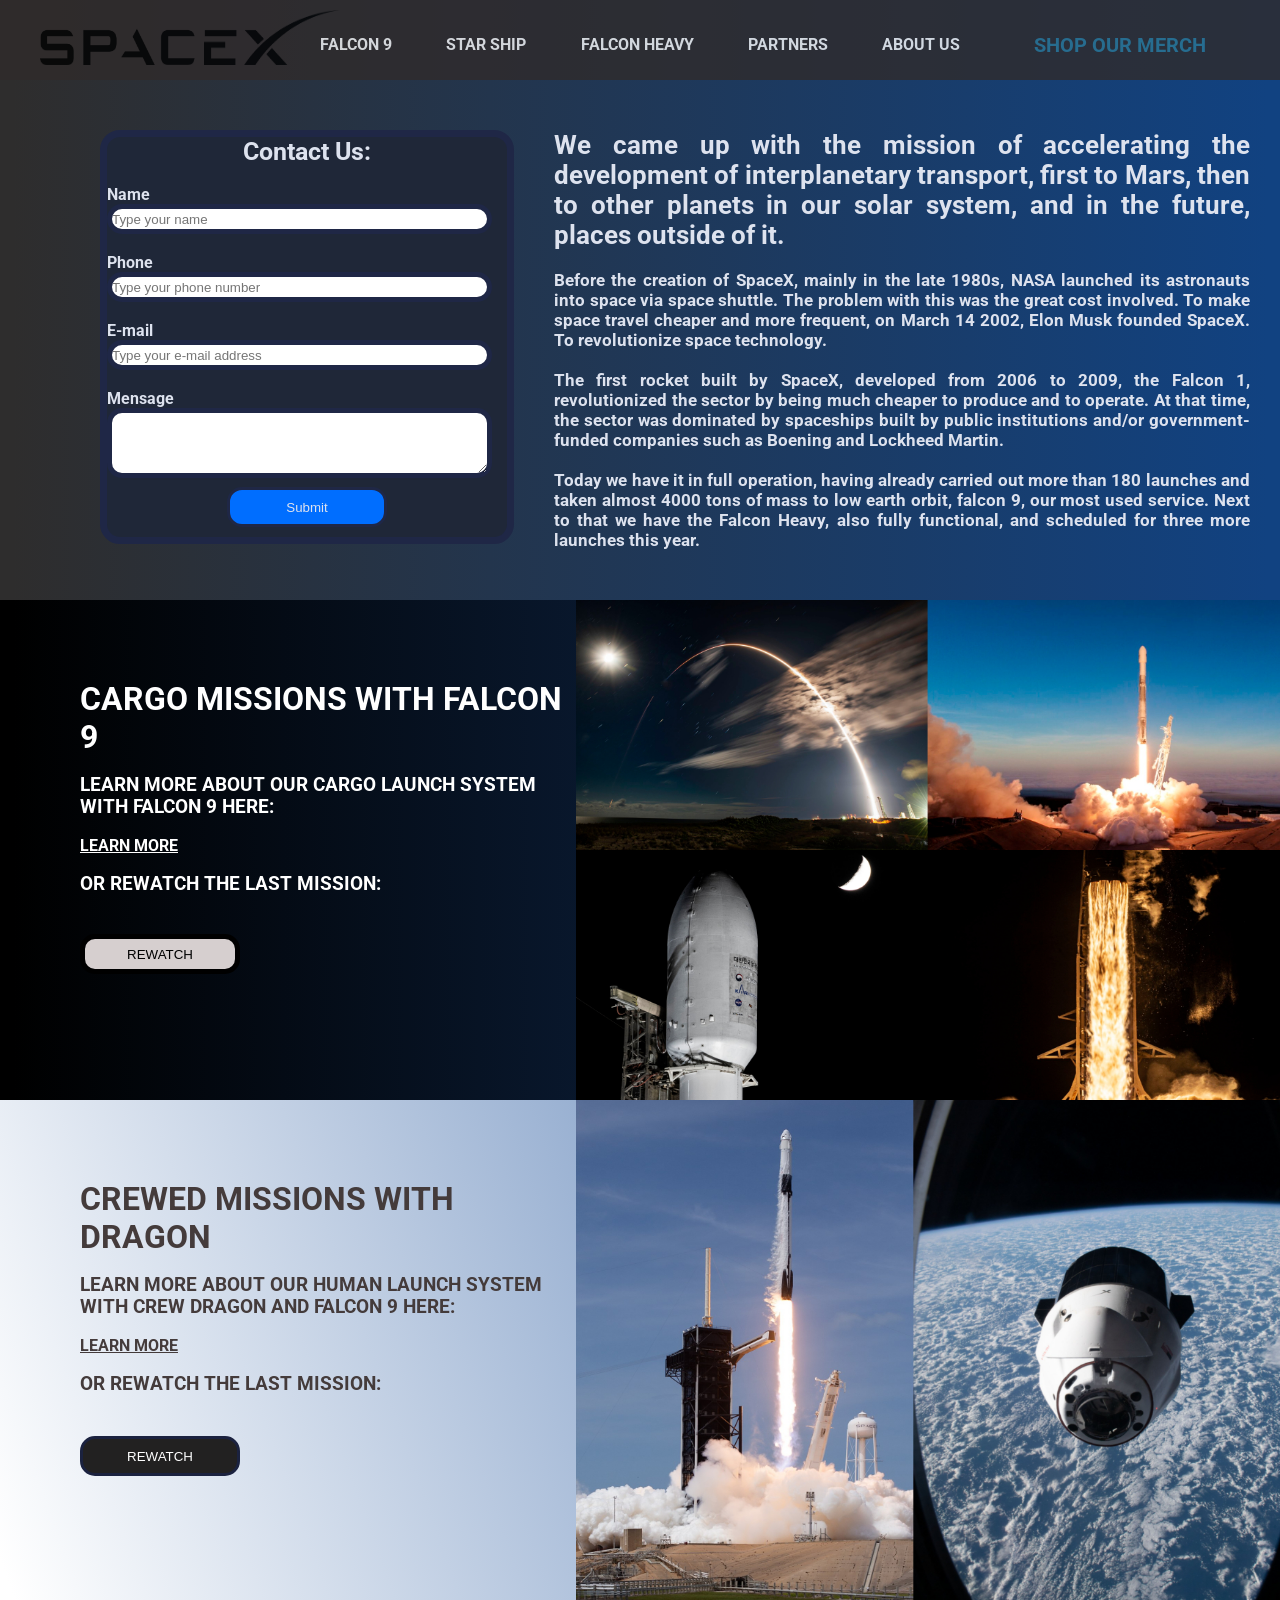
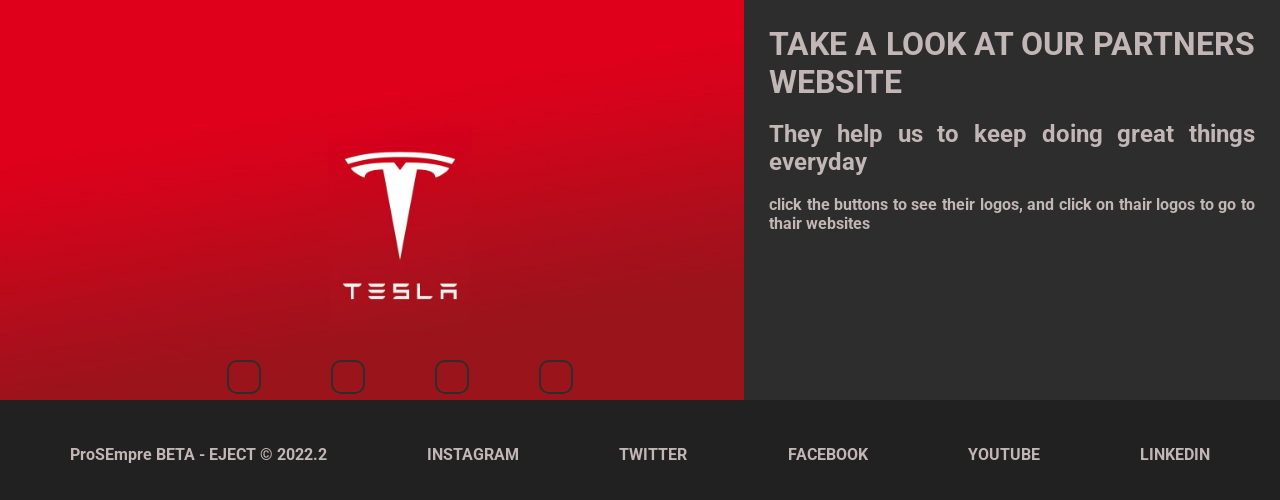
==== index.html @ a4554119 "Segundo commit" ====
<!DOCTYPE html>
<html lang="pt-br">

<head>
    <meta charset="UTF-8">
    <meta http-equiv="X-UA-Compatible" content="IE=edge">
    <meta name="viewport" content="width=device-width, initial-scale=1.0">
    <link rel="stylesheet" type="text/css" href="/css/style.css">
    <link rel="preconnect" href="https://fonts.googleapis.com">
    <link rel="preconnect" href="https://fonts.gstatic.com" crossorigin>
    <link href="https://fonts.googleapis.com/css2?family=Roboto&display=swap" rel="stylesheet">
    <title>SpaceX</title>
    <link rel="icon" href="/img/spacex-logo-mini.jpg" />
</head>

<body>
    <header>
        <div class="logo-nav">
            <img src="/img/spacex-logo.png" alt="Logo SpaceX" srcset="">
        </div>
        <nav class="nav-bar">
            <ul>
                <li><a href="#">FALCON 9</a></li>
                <li><a href="#">STAR SHIP</a></li>
                <li><a href="#">FALCON HEAVY</a></li>
                <li><a href="#">PARTNERS</a></li>
                <li><a href="#">ABOUT US</a></li>
            </ul>
        </nav>
        <div class="shop">
            <a href="#">SHOP OUR MERCH</a>
        </div>
    </header>
    <!-- Inicio do site -->
    <div class="div1">
        <div class="divform">
            <form class="form1">
                <h1>Contact Us:</h1>
                <br>
                <label for="nome">Name</label>
                <br>
                <input type="text" , name="nome" , id="nome" , placeholder="Type your name">
                <br>
                <br>
                <label for="tel">Phone</label>
                <br>
                <input type="text" , name="telefone" , id="tel" placeholder="Type your phone number">
                <br>
                <br>
                <label for="email">E-mail</label>
                <br>
                <input type="email" , name="email" , id="email" placeholder="Type your e-mail address">
                <br>
                <br>
                <label for="msg">Mensage</label>
                <br>
                <textarea id="msg" , name="msg" , rows="4" , cols="45" , class="msg1"></textarea>
                <br>
                <button class="botao-form">Submit</button>
            </form>
        </div>
        <div class="text1">
            <h2>
                We came up with the mission of accelerating the development of interplanetary transport,
                first to Mars, then to other planets in our solar system, and in the future,
                places outside of it.
            </h2>
            <br>
            <p>
                Before the creation of SpaceX, mainly in the late 1980s, NASA launched its
                astronauts into space via space shuttle. The problem with this was the great cost
                involved. To make space travel cheaper and more frequent, on March 14
                2002, Elon Musk founded SpaceX. To revolutionize space technology.
            </p>
            <br>
            <p>
                The first rocket built by SpaceX, developed from 2006 to 2009, the Falcon 1,
                revolutionized the sector by being much cheaper to produce and to operate. At that time,
                the sector was dominated by spaceships built by public institutions and/or
                government-funded companies such as Boening and Lockheed Martin.
            </p>
            <br>
            <p>
                Today we have it in full operation, having already carried out more than 180
                launches and taken almost 4000 tons of mass to low earth orbit, falcon 9, our
                most used service. Next to that we have the Falcon Heavy, also fully functional,
                and scheduled for three more launches this year.
            </p>
        </div>
    </div>
    <div class="parte1">
        <img src="/img/f9-launch.jpg" , class="main-image1">
        <h1>CARGO MISSIONS WITH FALCON 9</h1>
        <br>
        <h3>LEARN MORE ABOUT OUR CARGO LAUNCH SYSTEM WITH FALCON 9 HERE:</h3>
        <br>
        <a href="#">LEARN MORE</a>
        <br>
        <br>
        <h3>OR REWATCH THE LAST MISSION:</h3>
        <br>
        <br>
        <button name="button" , class="botao1">REWATCH</button>
    </div>
    <div class="parte2">
        <img src="/img/dragon.jpg" , class="main-image2">
        <h1>CREWED MISSIONS WITH DRAGON</h1>
        <br>
        <h3>LEARN MORE ABOUT OUR HUMAN LAUNCH SYSTEM WITH CREW DRAGON AND FALCON 9 HERE:</h3>
        <br>
        <a href="#">LEARN MORE</a>
        <br>
        <br>
        <h3>OR REWATCH THE LAST MISSION:</h3>
        <br>
        <br>
        <button name="button" , class="botao2">REWATCH</button>
    </div>
    <div class="parte3">
    <div class="slider">
        <div class="slides">
            <input type="radio", name="radio-btn", id="radio1">
            <input type="radio", name="radio-btn", id="radio2">
            <input type="radio", name="radio-btn", id="radio3">
            <input type="radio", name="radio-btn", id="radio4">

            <div class="slide first">
                <a href="#"><img src="/img/tesla.jpg" alt=""></a>
            </div>

            <div class="slide">
                <a href="#"><img src="/img/rocketlab.jpg" alt=""></a>
            </div>

            <div class="slide">
                <a href="#"><img src="/img/twitter.jpg" alt=""></a>
            </div>

            <div class="slide">
                <a href="#"><img src="/img/nasa.jpg" alt=""></a>
            </div>
        </div>

        <div class="manual-navegation">
            <label for="radio1", class="manual-btn"></label>
            <label for="radio2", class="manual-btn"></label>
            <label for="radio3", class="manual-btn"></label>
            <label for="radio4", class="manual-btn"></label>
        </div>
    </div>
    <div class="text-parte3">
        <h1>TAKE A LOOK AT OUR PARTNERS WEBSITE</h1>
        <br>
        <h2>They help us to keep doing great things everyday</h2>
        <br>
        <p>click the buttons to see their logos, and click on thair logos to go to thair websites</p>
    </div>
    </div>
    <div class="final">
        <ul class="text-rodape">
            <li>ProSEmpre BETA - EJECT © 2022.2</li>
            <li><a href="#">INSTAGRAM</a></li>
            <li><a href="#">TWITTER</a></li>
            <li><a href="#">FACEBOOK</a></li>
            <li><a href="#">YOUTUBE</a></li>
            <li><a href="#">LINKEDIN</a></li>
        </ul>
    </div>
    <script type="text/javascript" src="/javascript/script.js"></script>
</body>

</html>
---- css/style.css ----
*{
    margin: 0;
    padding: 0;
}

body{
    width: 100%;
    height: 100vh;
    padding: 0px;
    margin: 0px;
}

header{
    position: fixed;
    top: 0;
    left: 0;
    background-color: rgb(48, 43, 43);
    opacity: 0.8;
    display: flex;
    width: 100%;
    height: 80px;
    transition: transform .5s ease-in-out;
}

.nav-hidden{
    transform: translateY(-80px);
}

.logo-nav{
    align-items: center;
    width: 25%;
    height: 60px;
}

.logo-nav img{
    margin-left: 40px;
    margin-top: 10px;
    height: 55px;
    width: 300px;
}

.nav-bar{
    width: 50%;
    height: 60px;
    margin-bottom: 0px;
}

.nav-bar ul{
    margin-top: 35px;
    display: flex;
    justify-content: space-between;
    list-style: none;
}

.nav-bar ul li a{
    text-decoration: none;
    color: white;
    font-family: 'Roboto', sans-serif;
    font-weight: bold;
}

.shop{
    display: flex;
    justify-content: center;
    align-items: center;
    width: 25%;
    height: 60px;
}

.shop a{
    text-decoration: none;
    font-size: 20px;
    color: rgb(44, 120, 150);
    font-family: 'Roboto', sans-serif;
    font-weight: bold;
    margin-top: 30px;
}

/*Inicio do Site*/

/*form */
.div1{
    display: flex;
    font-family: 'Roboto', sans-serif;
    font-weight: bold;
    height: 600px;
    background: linear-gradient(90deg, #2e2d2d 1%, #114281 99%);
}

.text1{
    text-align: justify;
    font-size: 17px;
    color: rgb(221, 226, 238);
    padding-top: 130px;
    padding-left: 40px;
    padding-right: 30px;
}

.divform{
    padding-top: 130px;
    padding-left: 100px;
}

.form1{
    background-color: rgb(31, 39, 56);
    border: solid 7px rgb(31, 39, 70);
    border-radius: 20px;
    width: 400px;
    height: 400px;
}

.form1 h2, label{
    color: rgb(221, 226, 238);
}

.form1 h1{
    color: rgb(221, 226, 238);
    font-size: 25px;
    text-align: center;
}


.form1 input{
    border: solid 5px;
    border-color: rgb(31, 39, 70);
    height: 20px;
    width: 375px;
    border-radius: 15px;
    outline: none;
}

.botao-form{
    color: rgb(221, 226, 238);;
    border: solid 3px;
    border-color: rgb(31, 39, 70);
    border-radius: 15px;
    height: 40px;
    width: 160px;
    margin-left: 120px;
    margin-top: 5px;
    outline: none;
    background-color: rgb(0, 110, 255);
    cursor: pointer;
    transition: background .3s;
}

.botao-form:hover{
    background-color: rgb(6, 62, 136);
}

.msg1{
    border: solid 5px;
    border-color: rgb(31, 39, 70);;
    border-radius: 15px;
}

/*fim form*/

.parte1{
    background: linear-gradient(90deg, #000000 1%, #133361 99%);
    height: 500px;
}

.main-image1{
    width: 55%;
    height: 500px;
    float: right;
}

.parte1 h1{
    margin-left: 80px;
    padding-top: 80px;
    color: white;
    font-family: 'Roboto', sans-serif;
    font-weight: bold;
}

.parte1 h3{
    margin-left: 80px;
    color: white;
    font-family: 'Roboto', sans-serif;
    font-weight: bold;
}

.parte1 a{
    margin-left: 80px;
    color: white;
    font-family: 'Roboto', sans-serif;
    font-weight: bold;
    transition: .3s ease-in-out;
    border-radius: 3px;
}

.parte1 a:hover{
    background-color: #133361;
}


.botao1{
    border: solid 5px;
    border-radius: 15px;
    height: 40px;
    width: 160px;
    margin-left: 80px;
    margin-top: 3px;
    outline: none;
    background-color: rgb(214, 207, 207);
    cursor: pointer;
    transition: background .3s;
}

.botao1:hover{
    background-color: rgb(136, 147, 156);
}

/*2*/

.parte2{
    background: linear-gradient(70deg, #ffffff 1%, #3b68a8 99%);
    height: 500px;
}

.main-image2{
    width: 55%;
    height: 500px;
    float: right;
}

.parte2 h1{
    margin-left: 80px;
    padding-top: 80px;
    color: rgb(68, 59, 59);
    font-family: 'Roboto', sans-serif;
    font-weight: bold;
}

.parte2 h3{
    margin-left: 80px;
    color: rgb(68, 59, 59);;
    font-family: 'Roboto', sans-serif;
    font-weight: bold;
}

.parte2 a{
    margin-left: 80px;
    color: rgb(68, 59, 59);;
    font-family: 'Roboto', sans-serif;
    font-weight: bold;
    transition: .3s ease-in-out;
    border-radius: 3px;
}

.parte2 a:hover{
    background-color: #3b68a8;
}



.botao2{
    color: white;
    border: solid 3px;
    border-color: rgb(27, 34, 63);
    border-radius: 15px;
    height: 40px;
    width: 160px;
    margin-left: 80px;
    margin-top: 5px;
    outline: none;
    background-color: rgb(34, 33, 33);
    cursor: pointer;
    transition: background .3s;
}

.botao2:hover{
    background-color: rgb(74, 77, 78);
}

/*Parte 3*/

.slider{
    width: 800px;
    height: 400px;
    overflow: hidden;
}

.slides{
    width: 400%;
    height: 400px;
    display: flex;
}

.slides input{
    display: none;
}

.slide{
    width: 25%;
    position: relative;
    transition: 1s;
}

.slide img{
    width: 800px;
}

.manual-navegation{
    position: absolute;
    width: 800px;
    margin-top: -40px;
    display: flex;
    justify-content: center;
}

.manual-btn{
    border: 2px solid #2e2d2d;;
    padding: 15px;
    border-radius: 10px;
    cursor: pointer;
    transition: 1s;
}

.manual-btn:not(:last-child){
    margin-right: 70px;
}

.manual-btn:hover{
    background-color: #2e2d2d;
}

#radio1:checked ~ .first{
    margin-left: 0;
}

#radio2:checked ~ .first{
    margin-left: -25%;
}

#radio3:checked ~ .first{
    margin-left: -50%;
}

#radio4:checked ~ .first{
    margin-left: -75%;
}

.parte3{
    display: flex;
}

.text-parte3{
    font-family: 'Roboto', sans-serif;
    font-weight: bold;
    width: 45%;
    color: white;
    background-color: #2e2d2d;
    padding-top: 25px;
}

.text-parte3 h1{
    padding-left: 25px;
    padding-right: 25px;
    text-align: justify;
    color: rgb(194, 182, 182);

}

.text-parte3 h2{
    padding-left: 25px;
    padding-right: 25px;
    color: rgb(194, 182, 182);
    text-align: justify;
}

.text-parte3 p{
    padding-left: 25px;
    padding-right: 25px;
    color: rgb(194, 182, 182);
    text-align: justify;
}


.final{
    width: 100%;
    height: 100px;
    background-color: #222121;
}

.text-rodape{
    color: rgb(194, 182, 182);
    text-decoration: none;
    font-family: 'Roboto', sans-serif;
    font-weight: bold;
    list-style-type: none;
    display: flex;
    justify-content: space-between;
    padding-top: 45px;
    padding-left: 70px;
    padding-right: 70px;
}

.text-rodape a{
    text-decoration: none;
    color: rgb(194, 182, 182);
}

@media screen and (max-width:900px){
   
    body{
        width: 100%;
        height: 100vh;
        padding: 0px;
        margin: 0px;
    }
    
    
    header{
        height: 130px;
        font-size: 10px;
        display: flex;
        justify-content: center;
        flex-direction: column;
        align-items: center;
    }

    .nav-hidden{
        transform: translateY(-130px);
    }

    .logo-nav img {
        margin: 0;
        padding-top: 20px;
        display: flex;
        justify-content: center;
        align-items: center;
        width: 200px;
        height: 30px;
    }

    .nav-bar{
        width: 75%;
        padding-left: 20px;
    }

    .shop{
        width: 100%;
    }

    .shop a{
        font-size: 15px;
        padding-bottom: 20px;
    }

    .div1{
        flex-direction: column-reverse;
        height: 990px;
    }

    .text1{
        padding-top: 20px;
        font-size: 14px;
    }

    .divform{
        margin-bottom: 20px;
        margin-top: 20px;
        padding: 0;
        display: flex;
        justify-content: center;
    }

    .parte1{
        display: flex;
        flex-direction: column;
        height: 800px;
    }

    .main-image1{
        width: 100%;
        height: 350px;
    }

    .parte2{
        display: flex;
        flex-direction: column;
        height: 770px;
    }

    .main-image2{
        width: 100%;
        height: 350px;
    }

    .parte3{
        height: 500px;
        flex-direction: column-reverse;
    }

    .text-parte3{
        width: 100%;
    }

    /**/

    .slider{
        width: 100%;
        height: 250px;
        overflow: hidden;
    }
    
    .slides{
        width: 400%;
        height: 250px;
        display: flex;
    }
    
    .slides input{
        display: none;
    }
    
    .slide{
        width: 25%;
        position: relative;
        transition: 1s;
    }
    
    .slide img{
        width: 100%;
    }
    
    .manual-navegation{
        position: absolute;
        width: 100%;
        margin-top: -40px;
        display: flex;
        justify-content: center;
    }

    .final{
        font-size: 8px;
    }

    /**/
}
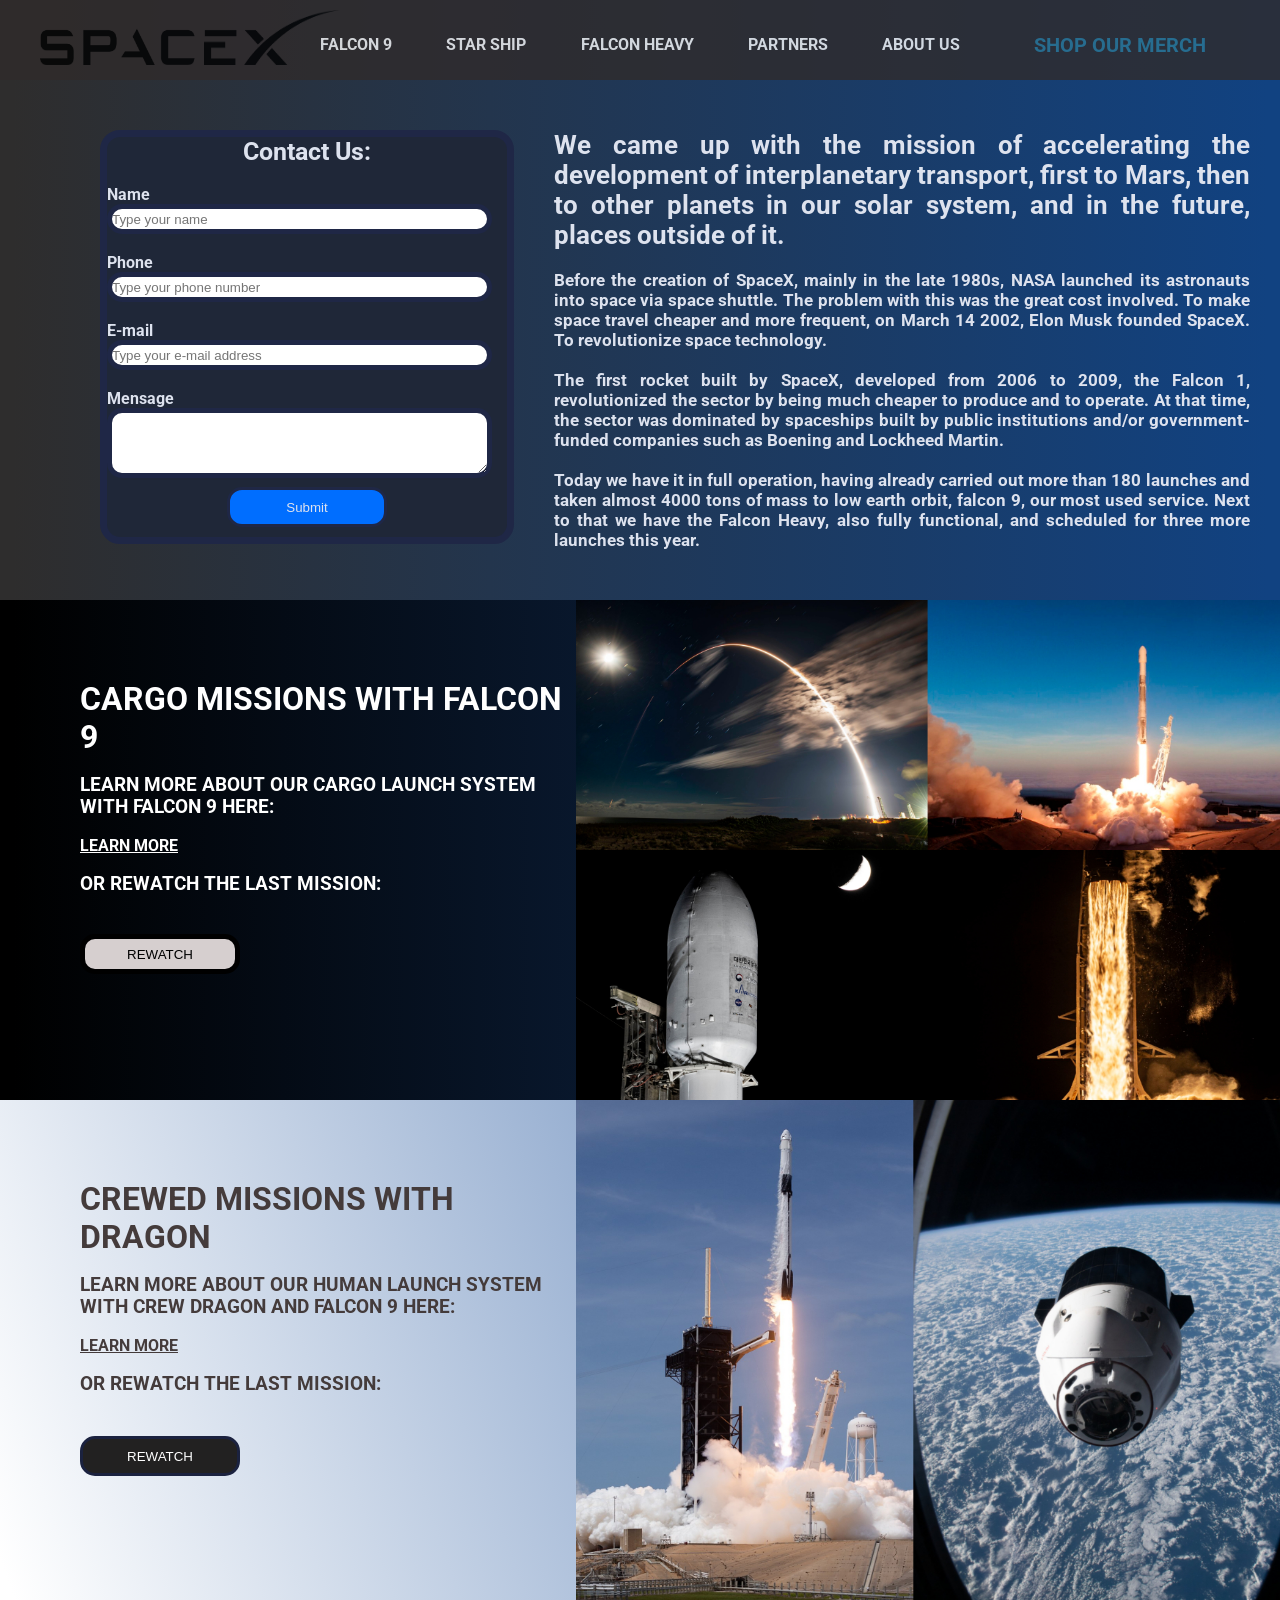
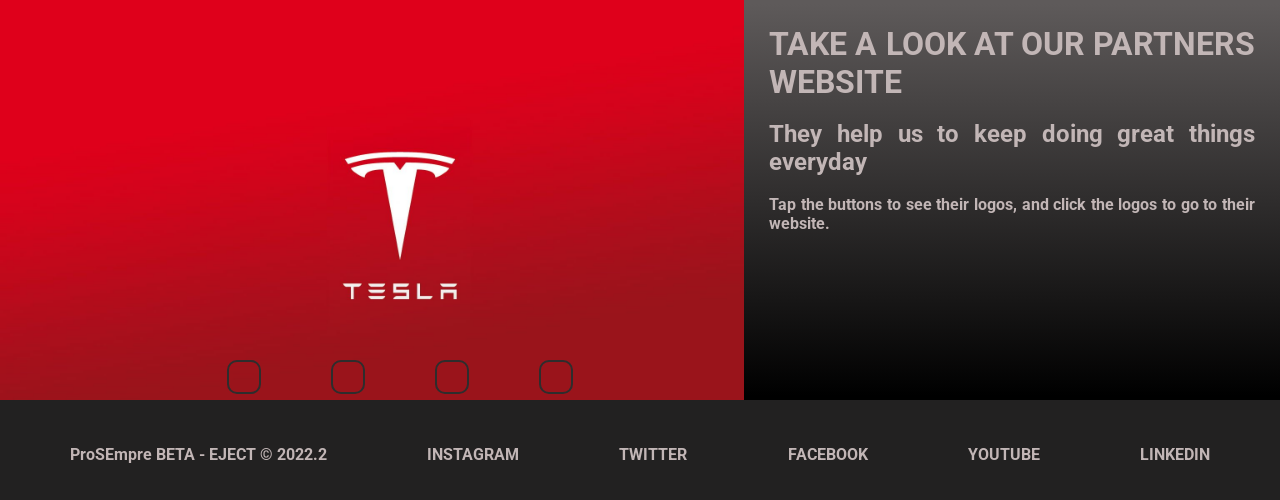
==== commit 7b0cdb87: "Quarto commit" ====
--- a/index.html
+++ b/index.html
@@ -5,18 +5,18 @@
     <meta charset="UTF-8">
     <meta http-equiv="X-UA-Compatible" content="IE=edge">
     <meta name="viewport" content="width=device-width, initial-scale=1.0">
-    <link rel="stylesheet" type="text/css" href="/css/style.css">
+    <link rel="stylesheet" type="text/css" href="style.css">
     <link rel="preconnect" href="https://fonts.googleapis.com">
     <link rel="preconnect" href="https://fonts.gstatic.com" crossorigin>
     <link href="https://fonts.googleapis.com/css2?family=Roboto&display=swap" rel="stylesheet">
     <title>SpaceX</title>
-    <link rel="icon" href="/img/spacex-logo-mini.jpg" />
+    <link rel="icon" href="spacex-logo-mini.jpg" />
 </head>
 
 <body>
     <header>
         <div class="logo-nav">
-            <img src="/img/spacex-logo.png" alt="Logo SpaceX" srcset="">
+            <img src="spacex-logo.png" alt="Logo SpaceX" srcset="">
         </div>
         <nav class="nav-bar">
             <ul>
@@ -89,7 +89,7 @@
         </div>
     </div>
     <div class="parte1">
-        <img src="/img/f9-launch.jpg" , class="main-image1">
+        <img src="f9-launch.jpg" , class="main-image1">
         <h1>CARGO MISSIONS WITH FALCON 9</h1>
         <br>
         <h3>LEARN MORE ABOUT OUR CARGO LAUNCH SYSTEM WITH FALCON 9 HERE:</h3>
@@ -103,7 +103,7 @@
         <button name="button" , class="botao1">REWATCH</button>
     </div>
     <div class="parte2">
-        <img src="/img/dragon.jpg" , class="main-image2">
+        <img src="dragon.jpg" , class="main-image2">
         <h1>CREWED MISSIONS WITH DRAGON</h1>
         <br>
         <h3>LEARN MORE ABOUT OUR HUMAN LAUNCH SYSTEM WITH CREW DRAGON AND FALCON 9 HERE:</h3>
@@ -125,19 +125,19 @@
             <input type="radio", name="radio-btn", id="radio4">
 
             <div class="slide first">
-                <a href="#"><img src="/img/tesla.jpg" alt=""></a>
+                <a href="https://tesla.com"><img src="tesla.jpg" alt=""></a>
             </div>
 
             <div class="slide">
-                <a href="#"><img src="/img/rocketlab.jpg" alt=""></a>
+                <a href="https://www.rocketlabusa.com/"><img src="rocketlab.jpg" alt=""></a>
             </div>
 
             <div class="slide">
-                <a href="#"><img src="/img/twitter.jpg" alt=""></a>
+                <a href="https://twitter.com"><img src="twitter.jpg" alt=""></a>
             </div>
 
             <div class="slide">
-                <a href="#"><img src="/img/nasa.jpg" alt=""></a>
+                <a href="https://nasa.gov"><img src="nasa.jpg" alt=""></a>
             </div>
         </div>
 
@@ -153,7 +153,7 @@
         <br>
         <h2>They help us to keep doing great things everyday</h2>
         <br>
-        <p>click the buttons to see their logos, and click on thair logos to go to thair websites</p>
+        <p>Tap the buttons to see their logos, and click the logos to go to their website.</p>
     </div>
     </div>
     <div class="final">
@@ -166,7 +166,7 @@
             <li><a href="#">LINKEDIN</a></li>
         </ul>
     </div>
-    <script type="text/javascript" src="/javascript/script.js"></script>
+    <script type="text/javascript" src="script.js"></script>
 </body>
 
 </html>
--- a/style.css
+++ b/style.css
@@ -0,0 +1,543 @@
+*{
+    margin: 0;
+    padding: 0;
+}
+
+body{
+    width: 100%;
+    height: 100vh;
+    padding: 0px;
+    margin: 0px;
+}
+
+header{
+    position: fixed;
+    top: 0;
+    left: 0;
+    background-color: rgb(48, 43, 43);
+    opacity: 0.8;
+    display: flex;
+    width: 100%;
+    height: 80px;
+    transition: transform .5s ease-in-out;
+}
+
+.nav-hidden{
+    transform: translateY(-80px);
+}
+
+.logo-nav{
+    align-items: center;
+    width: 25%;
+    height: 60px;
+}
+
+.logo-nav img{
+    margin-left: 40px;
+    margin-top: 10px;
+    height: 55px;
+    width: 300px;
+}
+
+.nav-bar{
+    width: 50%;
+    height: 60px;
+    margin-bottom: 0px;
+}
+
+.nav-bar ul{
+    margin-top: 35px;
+    display: flex;
+    justify-content: space-between;
+    list-style: none;
+}
+
+.nav-bar ul li a{
+    text-decoration: none;
+    color: white;
+    font-family: 'Roboto', sans-serif;
+    font-weight: bold;
+}
+
+.shop{
+    display: flex;
+    justify-content: center;
+    align-items: center;
+    width: 25%;
+    height: 60px;
+}
+
+.shop a{
+    text-decoration: none;
+    font-size: 20px;
+    color: rgb(44, 120, 150);
+    font-family: 'Roboto', sans-serif;
+    font-weight: bold;
+    margin-top: 30px;
+}
+
+/*Inicio do Site*/
+
+/*form */
+.div1{
+    display: flex;
+    font-family: 'Roboto', sans-serif;
+    font-weight: bold;
+    height: 600px;
+    background: linear-gradient(90deg, #2e2d2d 1%, #114281 99%);
+}
+
+.text1{
+    text-align: justify;
+    font-size: 17px;
+    color: rgb(221, 226, 238);
+    padding-top: 130px;
+    padding-left: 40px;
+    padding-right: 30px;
+}
+
+.divform{
+    padding-top: 130px;
+    padding-left: 100px;
+}
+
+.form1{
+    background-color: rgb(31, 39, 56);
+    border: solid 7px rgb(31, 39, 70);
+    border-radius: 20px;
+    width: 400px;
+    height: 400px;
+}
+
+.form1 h2, label{
+    color: rgb(221, 226, 238);
+}
+
+.form1 h1{
+    color: rgb(221, 226, 238);
+    font-size: 25px;
+    text-align: center;
+}
+
+
+.form1 input{
+    border: solid 5px;
+    border-color: rgb(31, 39, 70);
+    height: 20px;
+    width: 375px;
+    border-radius: 15px;
+    outline: none;
+}
+
+.botao-form{
+    color: rgb(221, 226, 238);;
+    border: solid 3px;
+    border-color: rgb(31, 39, 70);
+    border-radius: 15px;
+    height: 40px;
+    width: 160px;
+    margin-left: 120px;
+    margin-top: 5px;
+    outline: none;
+    background-color: rgb(0, 110, 255);
+    cursor: pointer;
+    transition: background .3s;
+}
+
+.botao-form:hover{
+    background-color: rgb(6, 62, 136);
+}
+
+.msg1{
+    border: solid 5px;
+    border-color: rgb(31, 39, 70);;
+    border-radius: 15px;
+}
+
+/*fim form*/
+
+.parte1{
+    background: linear-gradient(90deg, #000000 1%, #133361 99%);
+    height: 500px;
+}
+
+.main-image1{
+    width: 55%;
+    height: 500px;
+    float: right;
+}
+
+.parte1 h1{
+    margin-left: 80px;
+    padding-top: 80px;
+    color: white;
+    font-family: 'Roboto', sans-serif;
+    font-weight: bold;
+}
+
+.parte1 h3{
+    margin-left: 80px;
+    color: white;
+    font-family: 'Roboto', sans-serif;
+    font-weight: bold;
+}
+
+.parte1 a{
+    margin-left: 80px;
+    color: white;
+    font-family: 'Roboto', sans-serif;
+    font-weight: bold;
+    transition: .3s ease-in-out;
+    border-radius: 3px;
+}
+
+.parte1 a:hover{
+    background-color: #133361;
+}
+
+
+.botao1{
+    border: solid 5px;
+    border-radius: 15px;
+    height: 40px;
+    width: 160px;
+    margin-left: 80px;
+    margin-top: 3px;
+    outline: none;
+    background-color: rgb(214, 207, 207);
+    cursor: pointer;
+    transition: background .3s;
+}
+
+.botao1:hover{
+    background-color: rgb(136, 147, 156);
+}
+
+/*2*/
+
+.parte2{
+    background: linear-gradient(70deg, #ffffff 1%, #3b68a8 99%);
+    height: 500px;
+}
+
+.main-image2{
+    width: 55%;
+    height: 500px;
+    float: right;
+}
+
+.parte2 h1{
+    margin-left: 80px;
+    padding-top: 80px;
+    color: rgb(68, 59, 59);
+    font-family: 'Roboto', sans-serif;
+    font-weight: bold;
+}
+
+.parte2 h3{
+    margin-left: 80px;
+    color: rgb(68, 59, 59);;
+    font-family: 'Roboto', sans-serif;
+    font-weight: bold;
+}
+
+.parte2 a{
+    margin-left: 80px;
+    color: rgb(68, 59, 59);;
+    font-family: 'Roboto', sans-serif;
+    font-weight: bold;
+    transition: .3s ease-in-out;
+    border-radius: 3px;
+}
+
+.parte2 a:hover{
+    background-color: #3b68a8;
+}
+
+
+
+.botao2{
+    color: white;
+    border: solid 3px;
+    border-color: rgb(27, 34, 63);
+    border-radius: 15px;
+    height: 40px;
+    width: 160px;
+    margin-left: 80px;
+    margin-top: 5px;
+    outline: none;
+    background-color: rgb(34, 33, 33);
+    cursor: pointer;
+    transition: background .3s;
+}
+
+.botao2:hover{
+    background-color: rgb(74, 77, 78);
+}
+
+/*Parte 3*/
+
+.slider{
+    width: 800px;
+    height: 400px;
+    overflow: hidden;
+}
+
+.slides{
+    width: 400%;
+    height: 400px;
+    display: flex;
+}
+
+.slides input{
+    display: none;
+}
+
+.slide{
+    width: 25%;
+    position: relative;
+    transition: 1s;
+}
+
+.slide img{
+    width: 800px;
+}
+
+.manual-navegation{
+    position: absolute;
+    width: 800px;
+    margin-top: -40px;
+    display: flex;
+    justify-content: center;
+}
+
+.manual-btn{
+    border: 2px solid #2e2d2d;;
+    padding: 15px;
+    border-radius: 10px;
+    cursor: pointer;
+    transition: 1s;
+}
+
+.manual-btn:not(:last-child){
+    margin-right: 70px;
+}
+
+.manual-btn:hover{
+    background-color: #2e2d2d;
+}
+
+#radio1:checked ~ .first{
+    margin-left: 0;
+}
+
+#radio2:checked ~ .first{
+    margin-left: -25%;
+}
+
+#radio3:checked ~ .first{
+    margin-left: -50%;
+}
+
+#radio4:checked ~ .first{
+    margin-left: -75%;
+}
+
+.parte3{
+    display: flex;
+}
+
+.text-parte3{
+    font-family: 'Roboto', sans-serif;
+    font-weight: bold;
+    width: 45%;
+    color: white;
+    background: linear-gradient(180deg, #5e5a5a 1%, #000000 99%);
+    padding-top: 25px;
+}
+
+.text-parte3 h1{
+    padding-left: 25px;
+    padding-right: 25px;
+    text-align: justify;
+    color: rgb(194, 182, 182);
+
+}
+
+.text-parte3 h2{
+    padding-left: 25px;
+    padding-right: 25px;
+    color: rgb(194, 182, 182);
+    text-align: justify;
+}
+
+.text-parte3 p{
+    padding-left: 25px;
+    padding-right: 25px;
+    color: rgb(194, 182, 182);
+    text-align: justify;
+}
+
+
+.final{
+    width: 100%;
+    height: 100px;
+    background-color: #222121;
+}
+
+.text-rodape{
+    color: rgb(194, 182, 182);
+    text-decoration: none;
+    font-family: 'Roboto', sans-serif;
+    font-weight: bold;
+    list-style-type: none;
+    display: flex;
+    justify-content: space-between;
+    padding-top: 45px;
+    padding-left: 70px;
+    padding-right: 70px;
+}
+
+.text-rodape a{
+    text-decoration: none;
+    color: rgb(194, 182, 182);
+}
+
+@media screen and (max-width:900px){
+   
+    body{
+        width: 100%;
+        height: 100vh;
+        padding: 0px;
+        margin: 0px;
+    }
+    
+    
+    header{
+        height: 130px;
+        font-size: 10px;
+        display: flex;
+        justify-content: center;
+        flex-direction: column;
+        align-items: center;
+    }
+
+    .nav-hidden{
+        transform: translateY(-130px);
+    }
+
+    .logo-nav img {
+        margin: 0;
+        padding-top: 20px;
+        display: flex;
+        justify-content: center;
+        align-items: center;
+        width: 200px;
+        height: 30px;
+    }
+
+    .nav-bar{
+        width: 75%;
+        padding-left: 20px;
+    }
+
+    .shop{
+        width: 100%;
+    }
+
+    .shop a{
+        font-size: 15px;
+        padding-bottom: 20px;
+    }
+
+    .div1{
+        flex-direction: column-reverse;
+        height: 990px;
+    }
+
+    .text1{
+        padding-top: 20px;
+        font-size: 14px;
+    }
+
+    .divform{
+        margin-bottom: 20px;
+        margin-top: 20px;
+        padding: 0;
+        display: flex;
+        justify-content: center;
+    }
+
+    .parte1{
+        display: flex;
+        flex-direction: column;
+        height: 800px;
+    }
+
+    .main-image1{
+        width: 100%;
+        height: 350px;
+    }
+
+    .parte2{
+        display: flex;
+        flex-direction: column;
+        height: 770px;
+    }
+
+    .main-image2{
+        width: 100%;
+        height: 350px;
+    }
+
+    .parte3{
+        height: 500px;
+        flex-direction: column-reverse;
+    }
+
+    .text-parte3{
+        width: 100%;
+    }
+
+    /**/
+
+    .slider{
+        width: 100%;
+        height: 250px;
+        overflow: hidden;
+    }
+    
+    .slides{
+        width: 400%;
+        height: 250px;
+        display: flex;
+    }
+    
+    .slides input{
+        display: none;
+    }
+    
+    .slide{
+        width: 25%;
+        position: relative;
+        transition: 1s;
+    }
+    
+    .slide img{
+        width: 100%;
+    }
+    
+    .manual-navegation{
+        position: absolute;
+        width: 100%;
+        margin-top: -40px;
+        display: flex;
+        justify-content: center;
+    }
+
+    .final{
+        font-size: 8px;
+    }
+
+    /**/
+}
